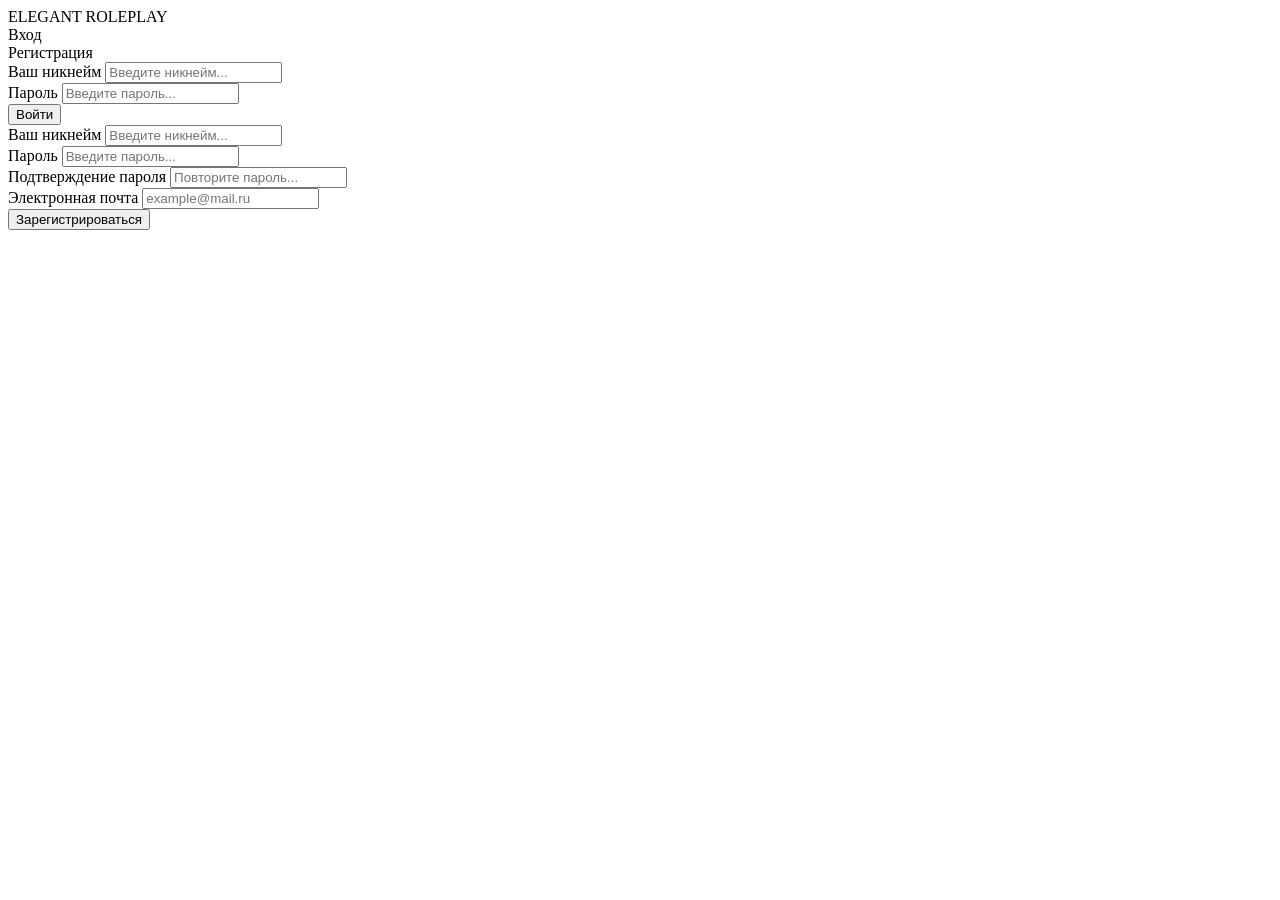
==== auth/index.html @ 83a78dbb "Create index.html" ====
<!DOCTYPE html>
<html lang="ru">
<head>
    <meta charset="utf-8">
    <title>Авторизация</title>
    <link href="https://fonts.googleapis.com/css2?family=Montserrat:wght@300;400;500;600;700;800;900&display=swap" rel="stylesheet">
    <link rel="stylesheet" href="style.css">
</head>
<body>

<div id="auth-container" class="auth-container">
    <div class="auth-overlay"></div>

    <div class="auth-wrapper">
        <div class="auth-header">
            <div class="auth-title">ELEGANT <span>ROLEPLAY</span></div>
        </div>

        <!-- Форма входа / регистрации -->
        <div class="auth-form">
            <!-- Вкладки (Вход / Регистрация) -->
            <div class="auth-tabs">
                <div class="auth-tab active" data-tab="login">Вход</div>
                <div class="auth-tab" data-tab="register">Регистрация</div>
            </div>

            <!-- Форма входа -->
            <div id="auth-login" class="auth-tab-content active">
                <div class="auth-field">
                    <label>Ваш никнейм</label>
                    <input type="text" id="login-username" placeholder="Введите никнейм..." maxlength="24">
                </div>
                <div class="auth-field">
                    <label>Пароль</label>
                    <input type="password" id="login-password" placeholder="Введите пароль..." maxlength="16">
                </div>
                <button class="auth-btn" id="login-btn">Войти</button>
                <div class="auth-error" id="login-error"></div>
            </div>

            <!-- Форма регистрации -->
            <div id="auth-register" class="auth-tab-content">
                <div class="auth-field">
                    <label>Ваш никнейм</label>
                    <input type="text" id="reg-username" placeholder="Введите никнейм..." maxlength="24">
                </div>
                <div class="auth-field">
                    <label>Пароль</label>
                    <input type="password" id="reg-password" placeholder="Введите пароль..." maxlength="16">
                </div>
                <div class="auth-field">
                    <label>Подтверждение пароля</label>
                    <input type="password" id="reg-password-confirm" placeholder="Повторите пароль..." maxlength="16">
                </div>
                <div class="auth-field">
                    <label>Электронная почта</label>
                    <input type="text" id="reg-email" placeholder="example@mail.ru" maxlength="25">
                </div>
                <button class="auth-btn" id="register-btn">Зарегистрироваться</button>
                <div class="auth-error" id="register-error"></div>
            </div>
        </div>
    </div>
</div>

<script src="script.js"></script>
</body>
</html>
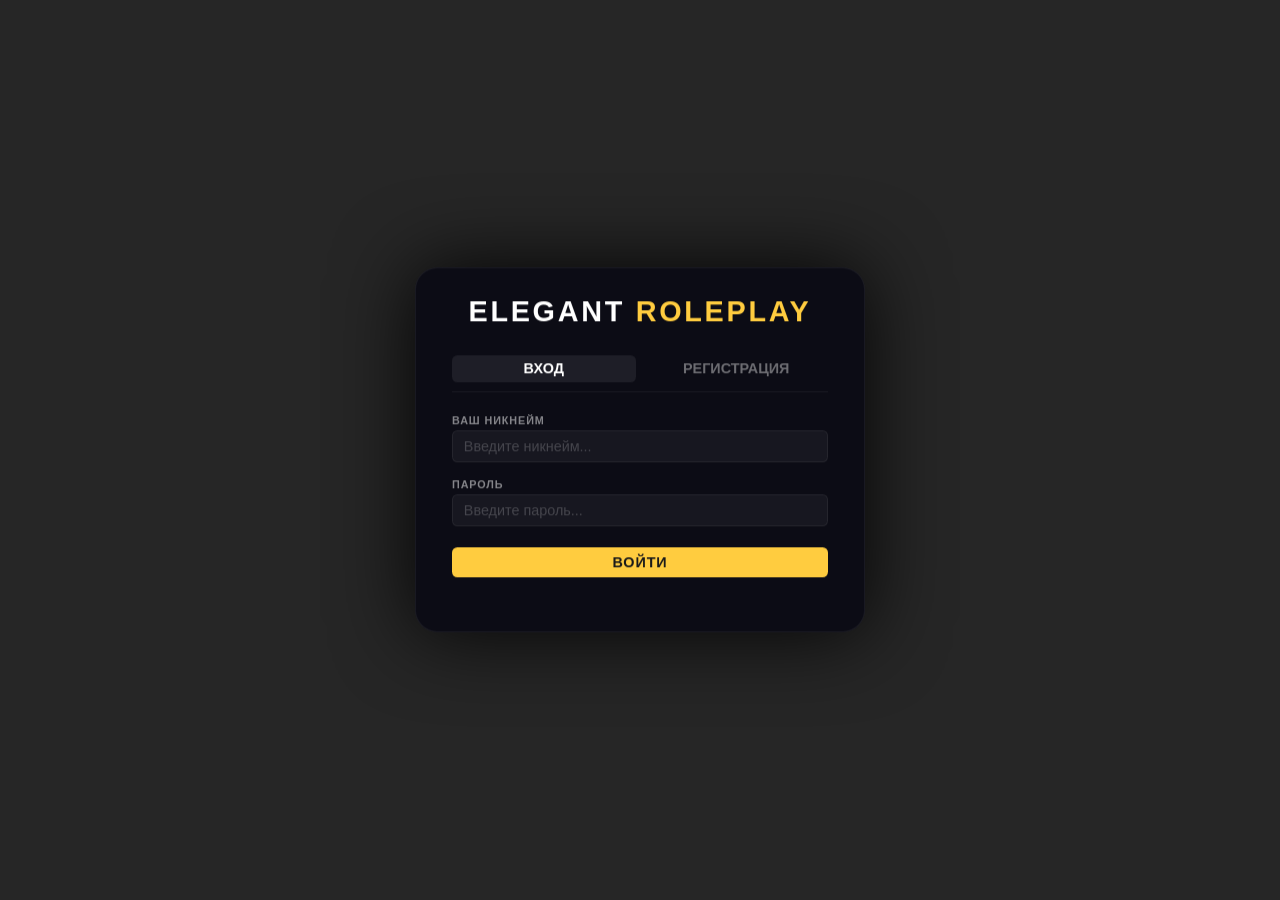
==== commit e6d80ae3: "Update index.html" ====
--- a/auth/index.html
+++ b/auth/index.html
@@ -16,15 +16,15 @@
             <div class="auth-title">ELEGANT <span>ROLEPLAY</span></div>
         </div>
 
-        <!-- Форма входа / регистрации -->
+        <!-- Основная форма -->
         <div class="auth-form">
-            <!-- Вкладки (Вход / Регистрация) -->
+            <!-- Вкладки Вход / Регистрация -->
             <div class="auth-tabs">
                 <div class="auth-tab active" data-tab="login">Вход</div>
                 <div class="auth-tab" data-tab="register">Регистрация</div>
             </div>
 
-            <!-- Форма входа -->
+            <!-- ===== ФОРМА ВХОДА ===== -->
             <div id="auth-login" class="auth-tab-content active">
                 <div class="auth-field">
                     <label>Ваш никнейм</label>
@@ -38,7 +38,7 @@
                 <div class="auth-error" id="login-error"></div>
             </div>
 
-            <!-- Форма регистрации -->
+            <!-- ===== ФОРМА РЕГИСТРАЦИИ ===== -->
             <div id="auth-register" class="auth-tab-content">
                 <div class="auth-field">
                     <label>Ваш никнейм</label>
@@ -59,6 +59,16 @@
                 <button class="auth-btn" id="register-btn">Зарегистрироваться</button>
                 <div class="auth-error" id="register-error"></div>
             </div>
+
+            <!-- ===== ВЫБОР СКИНА (появляется после регистрации) ===== -->
+            <div id="skin-selection" class="skin-selection" style="display:none;">
+                <div class="skin-title-block">Выберите скин</div>
+                <div class="skin-options" id="skin-options">
+                    <!-- Карточки скинов будут созданы через JS -->
+                </div>
+                <button class="skin-save-btn" id="save-skin">Сохранить скин</button>
+                <div class="auth-error" id="skin-error"></div>
+            </div>
         </div>
     </div>
 </div>
--- a/auth/style.css
+++ b/auth/style.css
@@ -0,0 +1,173 @@
+* {
+    margin: 0;
+    padding: 0;
+    box-sizing: border-box;
+}
+html, body {
+    width: 100%;
+    height: 100%;
+    overflow: hidden;
+    user-select: none;
+    background: transparent !important;
+    font-family: 'Montserrat', sans-serif;
+}
+
+.auth-container {
+    position: fixed;
+    top: 0;
+    left: 0;
+    width: 100vw;
+    height: 100vh;
+    pointer-events: none;
+    display: none;
+    z-index: 9999;
+}
+.auth-container.visible {
+    display: block;
+    pointer-events: auto;
+}
+
+.auth-overlay {
+    position: absolute;
+    top: 0;
+    left: 0;
+    width: 100%;
+    height: 100%;
+    background: rgba(0, 0, 0, 0.85);
+    backdrop-filter: blur(8px);
+    z-index: 1;
+}
+
+.auth-wrapper {
+    position: absolute;
+    top: 50%;
+    left: 50%;
+    transform: translate(-50%, -50%);
+    width: 50vh;
+    max-width: 92vw;
+    background: rgba(10, 10, 20, 0.92);
+    backdrop-filter: blur(16px);
+    border-radius: 2.5vh;
+    padding: 3vh 4vh;
+    box-shadow: 0 0 80px rgba(0,0,0,0.9);
+    border: 1px solid rgba(255,255,255,0.06);
+    pointer-events: auto;
+    z-index: 2;
+}
+
+.auth-header {
+    text-align: center;
+    margin-bottom: 3vh;
+}
+.auth-title {
+    color: #fff;
+    font-size: 3.2vh;
+    font-weight: 900;
+    text-transform: uppercase;
+    letter-spacing: 0.3vh;
+}
+.auth-title span {
+    color: #FFCC3F;
+}
+
+.auth-tabs {
+    display: flex;
+    gap: 1vh;
+    margin-bottom: 2.5vh;
+    border-bottom: 1px solid rgba(255,255,255,0.06);
+    padding-bottom: 1vh;
+}
+.auth-tab {
+    flex: 1;
+    text-align: center;
+    padding: 0.6vh;
+    font-size: 1.6vh;
+    font-weight: 700;
+    color: rgba(255,255,255,0.4);
+    cursor: pointer;
+    transition: all 0.2s;
+    border-radius: 0.6vh;
+    text-transform: uppercase;
+}
+.auth-tab:hover {
+    color: rgba(255,255,255,0.7);
+}
+.auth-tab.active {
+    color: #fff;
+    background: rgba(255,255,255,0.08);
+}
+
+.auth-tab-content {
+    display: none;
+    animation: fadeIn 0.3s ease;
+}
+.auth-tab-content.active {
+    display: block;
+}
+@keyframes fadeIn {
+    from { opacity: 0; transform: translateY(6px); }
+    to { opacity: 1; transform: translateY(0); }
+}
+
+.auth-field {
+    margin-bottom: 1.8vh;
+}
+.auth-field label {
+    color: rgba(255,255,255,0.5);
+    font-size: 1.2vh;
+    font-weight: 600;
+    text-transform: uppercase;
+    letter-spacing: 0.1vh;
+    display: block;
+    margin-bottom: 0.4vh;
+}
+.auth-field input {
+    width: 100%;
+    padding: 0.8vh 1.2vh;
+    background: rgba(255,255,255,0.05);
+    border: 1px solid rgba(255,255,255,0.06);
+    border-radius: 0.6vh;
+    color: #fff;
+    font-size: 1.6vh;
+    font-family: 'Montserrat', sans-serif;
+    outline: none;
+    transition: 0.2s;
+}
+.auth-field input:focus {
+    border-color: rgba(255,255,255,0.2);
+    background: rgba(255,255,255,0.08);
+}
+.auth-field input::placeholder {
+    color: rgba(255,255,255,0.2);
+}
+
+.auth-btn {
+    width: 100%;
+    padding: 0.8vh;
+    background: #FFCC3F;
+    border: none;
+    border-radius: 0.6vh;
+    color: #1a1a1a;
+    font-size: 1.6vh;
+    font-weight: 700;
+    cursor: pointer;
+    transition: 0.2s;
+    margin-top: 0.5vh;
+    text-transform: uppercase;
+    letter-spacing: 0.1vh;
+}
+.auth-btn:hover {
+    background: #e6b82e;
+    transform: scale(1.02);
+}
+.auth-btn:active {
+    transform: scale(0.97);
+}
+
+.auth-error {
+    color: #ff4444;
+    font-size: 1.2vh;
+    margin-top: 1vh;
+    text-align: center;
+    min-height: 2vh;
+}
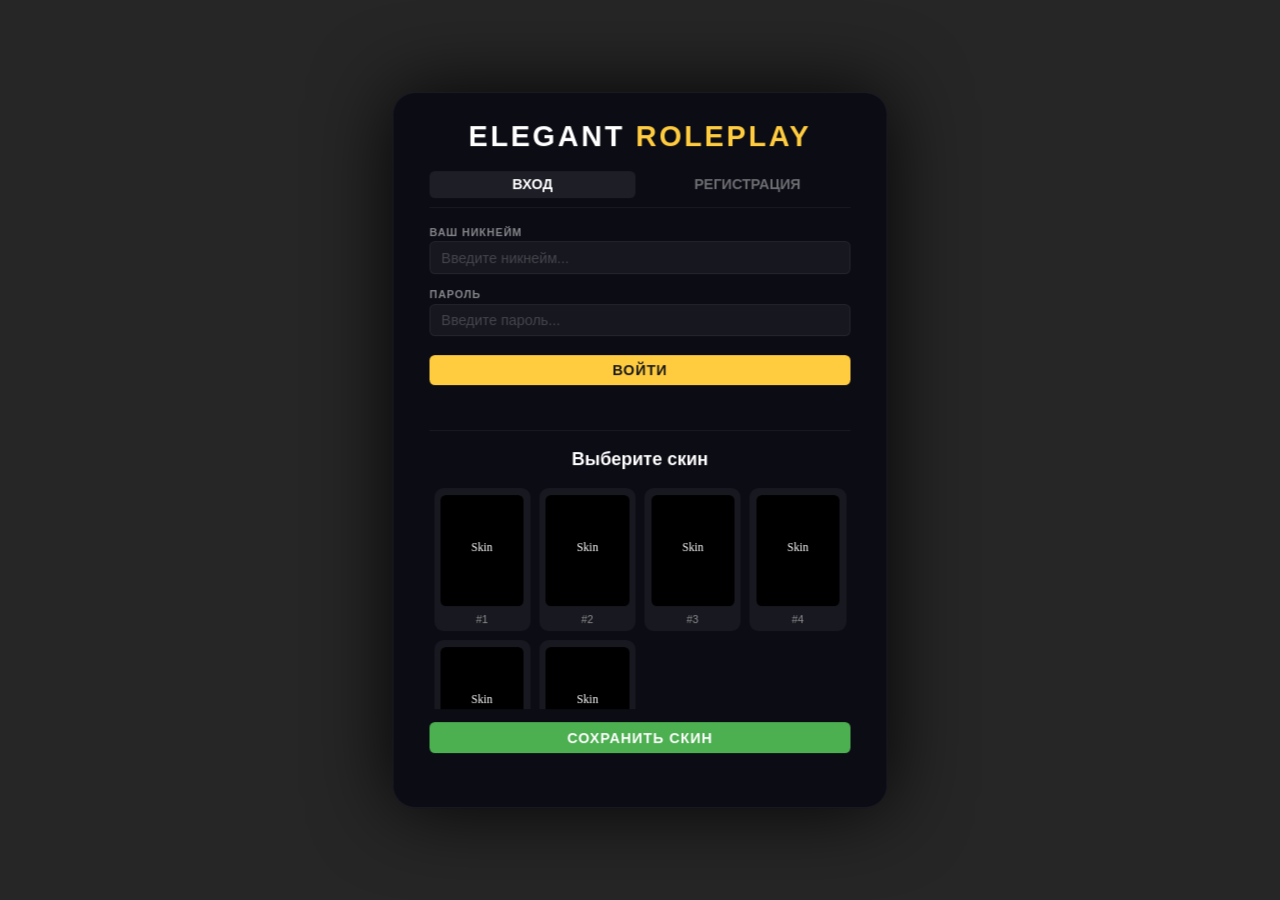
==== commit 6cd4c0d4: "Update index.html" ====
--- a/auth/index.html
+++ b/auth/index.html
@@ -16,15 +16,12 @@
             <div class="auth-title">ELEGANT <span>ROLEPLAY</span></div>
         </div>
 
-        <!-- Основная форма -->
         <div class="auth-form">
-            <!-- Вкладки Вход / Регистрация -->
             <div class="auth-tabs">
                 <div class="auth-tab active" data-tab="login">Вход</div>
                 <div class="auth-tab" data-tab="register">Регистрация</div>
             </div>
 
-            <!-- ===== ФОРМА ВХОДА ===== -->
             <div id="auth-login" class="auth-tab-content active">
                 <div class="auth-field">
                     <label>Ваш никнейм</label>
@@ -38,7 +35,6 @@
                 <div class="auth-error" id="login-error"></div>
             </div>
 
-            <!-- ===== ФОРМА РЕГИСТРАЦИИ ===== -->
             <div id="auth-register" class="auth-tab-content">
                 <div class="auth-field">
                     <label>Ваш никнейм</label>
@@ -60,12 +56,10 @@
                 <div class="auth-error" id="register-error"></div>
             </div>
 
-            <!-- ===== ВЫБОР СКИНА (появляется после регистрации) ===== -->
+            <!-- ВЫБОР СКИНА -->
             <div id="skin-selection" class="skin-selection" style="display:none;">
                 <div class="skin-title-block">Выберите скин</div>
-                <div class="skin-options" id="skin-options">
-                    <!-- Карточки скинов будут созданы через JS -->
-                </div>
+                <div class="skin-options" id="skin-options"></div>
                 <button class="skin-save-btn" id="save-skin">Сохранить скин</button>
                 <div class="auth-error" id="skin-error"></div>
             </div>
--- a/auth/style.css
+++ b/auth/style.css
@@ -43,8 +43,9 @@
     top: 50%;
     left: 50%;
     transform: translate(-50%, -50%);
-    width: 50vh;
+    width: 55vh;
     max-width: 92vw;
+    max-height: 90vh;
     background: rgba(10, 10, 20, 0.92);
     backdrop-filter: blur(16px);
     border-radius: 2.5vh;
@@ -53,11 +54,12 @@
     border: 1px solid rgba(255,255,255,0.06);
     pointer-events: auto;
     z-index: 2;
+    overflow-y: auto;
 }
 
 .auth-header {
     text-align: center;
-    margin-bottom: 3vh;
+    margin-bottom: 2vh;
 }
 .auth-title {
     color: #fff;
@@ -73,7 +75,7 @@
 .auth-tabs {
     display: flex;
     gap: 1vh;
-    margin-bottom: 2.5vh;
+    margin-bottom: 2vh;
     border-bottom: 1px solid rgba(255,255,255,0.06);
     padding-bottom: 1vh;
 }
@@ -110,7 +112,7 @@
 }
 
 .auth-field {
-    margin-bottom: 1.8vh;
+    margin-bottom: 1.6vh;
 }
 .auth-field label {
     color: rgba(255,255,255,0.5);
@@ -171,3 +173,76 @@
     text-align: center;
     min-height: 2vh;
 }
+
+/* ===== ВЫБОР СКИНА ===== */
+.skin-selection {
+    margin-top: 2vh;
+    padding-top: 2vh;
+    border-top: 1px solid rgba(255,255,255,0.06);
+}
+.skin-title-block {
+    color: #fff;
+    font-size: 2vh;
+    font-weight: 700;
+    text-align: center;
+    margin-bottom: 1.5vh;
+}
+.skin-options {
+    display: grid;
+    grid-template-columns: repeat(auto-fill, minmax(10vh, 1fr));
+    gap: 1vh;
+    margin-bottom: 1.5vh;
+    max-height: 25vh;
+    overflow-y: auto;
+    padding: 0.5vh;
+}
+.skin-card {
+    background: rgba(255,255,255,0.05);
+    border-radius: 1vh;
+    border: 2px solid transparent;
+    cursor: pointer;
+    transition: all 0.2s;
+    padding: 0.5vh;
+    text-align: center;
+}
+.skin-card:hover {
+    background: rgba(255,255,255,0.1);
+    transform: scale(1.03);
+}
+.skin-card.active {
+    border-color: #FFCC3F;
+    background: rgba(255,204,63,0.1);
+}
+.skin-card img {
+    width: 100%;
+    height: auto;
+    aspect-ratio: 3/4;
+    object-fit: cover;
+    border-radius: 0.6vh;
+    background: rgba(255,255,255,0.03);
+}
+.skin-card .skin-id {
+    color: rgba(255,255,255,0.5);
+    font-size: 1.2vh;
+    margin-top: 0.3vh;
+}
+.skin-save-btn {
+    width: 100%;
+    padding: 0.8vh;
+    background: #4CAF50;
+    border: none;
+    border-radius: 0.6vh;
+    color: #fff;
+    font-size: 1.6vh;
+    font-weight: 700;
+    cursor: pointer;
+    transition: 0.2s;
+    text-transform: uppercase;
+    letter-spacing: 0.1vh;
+}
+.skin-save-btn:hover {
+    background: #45a049;
+}
+.skin-save-btn:active {
+    transform: scale(0.97);
+}
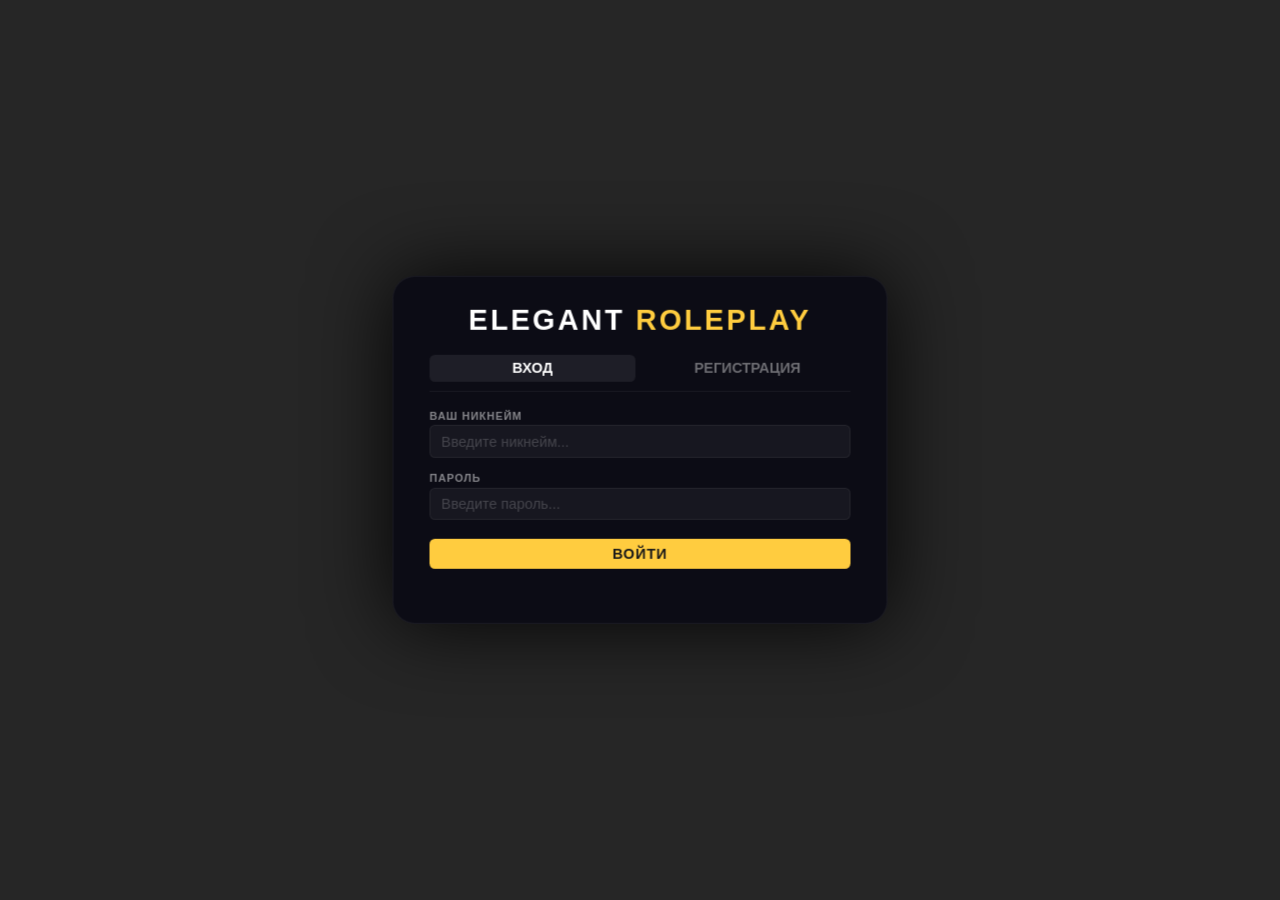
==== commit ad28160f: "Update index.html" ====
--- a/auth/index.html
+++ b/auth/index.html
@@ -16,47 +16,45 @@
             <div class="auth-title">ELEGANT <span>ROLEPLAY</span></div>
         </div>
 
-        <div class="auth-form">
-            <div class="auth-tabs">
-                <div class="auth-tab active" data-tab="login">Вход</div>
-                <div class="auth-tab" data-tab="register">Регистрация</div>
+        <div class="auth-tabs">
+            <div class="auth-tab active" data-tab="login">Вход</div>
+            <div class="auth-tab" data-tab="register">Регистрация</div>
+        </div>
+
+        <div id="auth-login" class="auth-tab-content active">
+            <div class="auth-field">
+                <label>Ваш никнейм</label>
+                <input type="text" id="login-username" placeholder="Введите никнейм..." maxlength="24">
             </div>
+            <div class="auth-field">
+                <label>Пароль</label>
+                <input type="password" id="login-password" placeholder="Введите пароль..." maxlength="16">
+            </div>
+            <button class="auth-btn" id="login-btn">Войти</button>
+            <div class="auth-error" id="login-error"></div>
+        </div>
 
-            <div id="auth-login" class="auth-tab-content active">
-                <div class="auth-field">
-                    <label>Ваш никнейм</label>
-                    <input type="text" id="login-username" placeholder="Введите никнейм..." maxlength="24">
-                </div>
-                <div class="auth-field">
-                    <label>Пароль</label>
-                    <input type="password" id="login-password" placeholder="Введите пароль..." maxlength="16">
-                </div>
-                <button class="auth-btn" id="login-btn">Войти</button>
-                <div class="auth-error" id="login-error"></div>
+        <div id="auth-register" class="auth-tab-content">
+            <div class="auth-field">
+                <label>Ваш никнейм</label>
+                <input type="text" id="reg-username" placeholder="Введите никнейм..." maxlength="24">
             </div>
+            <div class="auth-field">
+                <label>Пароль</label>
+                <input type="password" id="reg-password" placeholder="Введите пароль..." maxlength="16">
+            </div>
+            <div class="auth-field">
+                <label>Подтверждение пароля</label>
+                <input type="password" id="reg-password-confirm" placeholder="Повторите пароль..." maxlength="16">
+            </div>
+            <div class="auth-field">
+                <label>Электронная почта</label>
+                <input type="text" id="reg-email" placeholder="example@mail.ru" maxlength="25">
+            </div>
+            <button class="auth-btn" id="register-btn">Зарегистрироваться</button>
+            <div class="auth-error" id="register-error"></div>
 
-            <div id="auth-register" class="auth-tab-content">
-                <div class="auth-field">
-                    <label>Ваш никнейм</label>
-                    <input type="text" id="reg-username" placeholder="Введите никнейм..." maxlength="24">
-                </div>
-                <div class="auth-field">
-                    <label>Пароль</label>
-                    <input type="password" id="reg-password" placeholder="Введите пароль..." maxlength="16">
-                </div>
-                <div class="auth-field">
-                    <label>Подтверждение пароля</label>
-                    <input type="password" id="reg-password-confirm" placeholder="Повторите пароль..." maxlength="16">
-                </div>
-                <div class="auth-field">
-                    <label>Электронная почта</label>
-                    <input type="text" id="reg-email" placeholder="example@mail.ru" maxlength="25">
-                </div>
-                <button class="auth-btn" id="register-btn">Зарегистрироваться</button>
-                <div class="auth-error" id="register-error"></div>
-            </div>
-
-            <!-- ВЫБОР СКИНА -->
+            <!-- ВЫБОР СКИНА (появляется только после регистрации) -->
             <div id="skin-selection" class="skin-selection" style="display:none;">
                 <div class="skin-title-block">Выберите скин</div>
                 <div class="skin-options" id="skin-options"></div>
